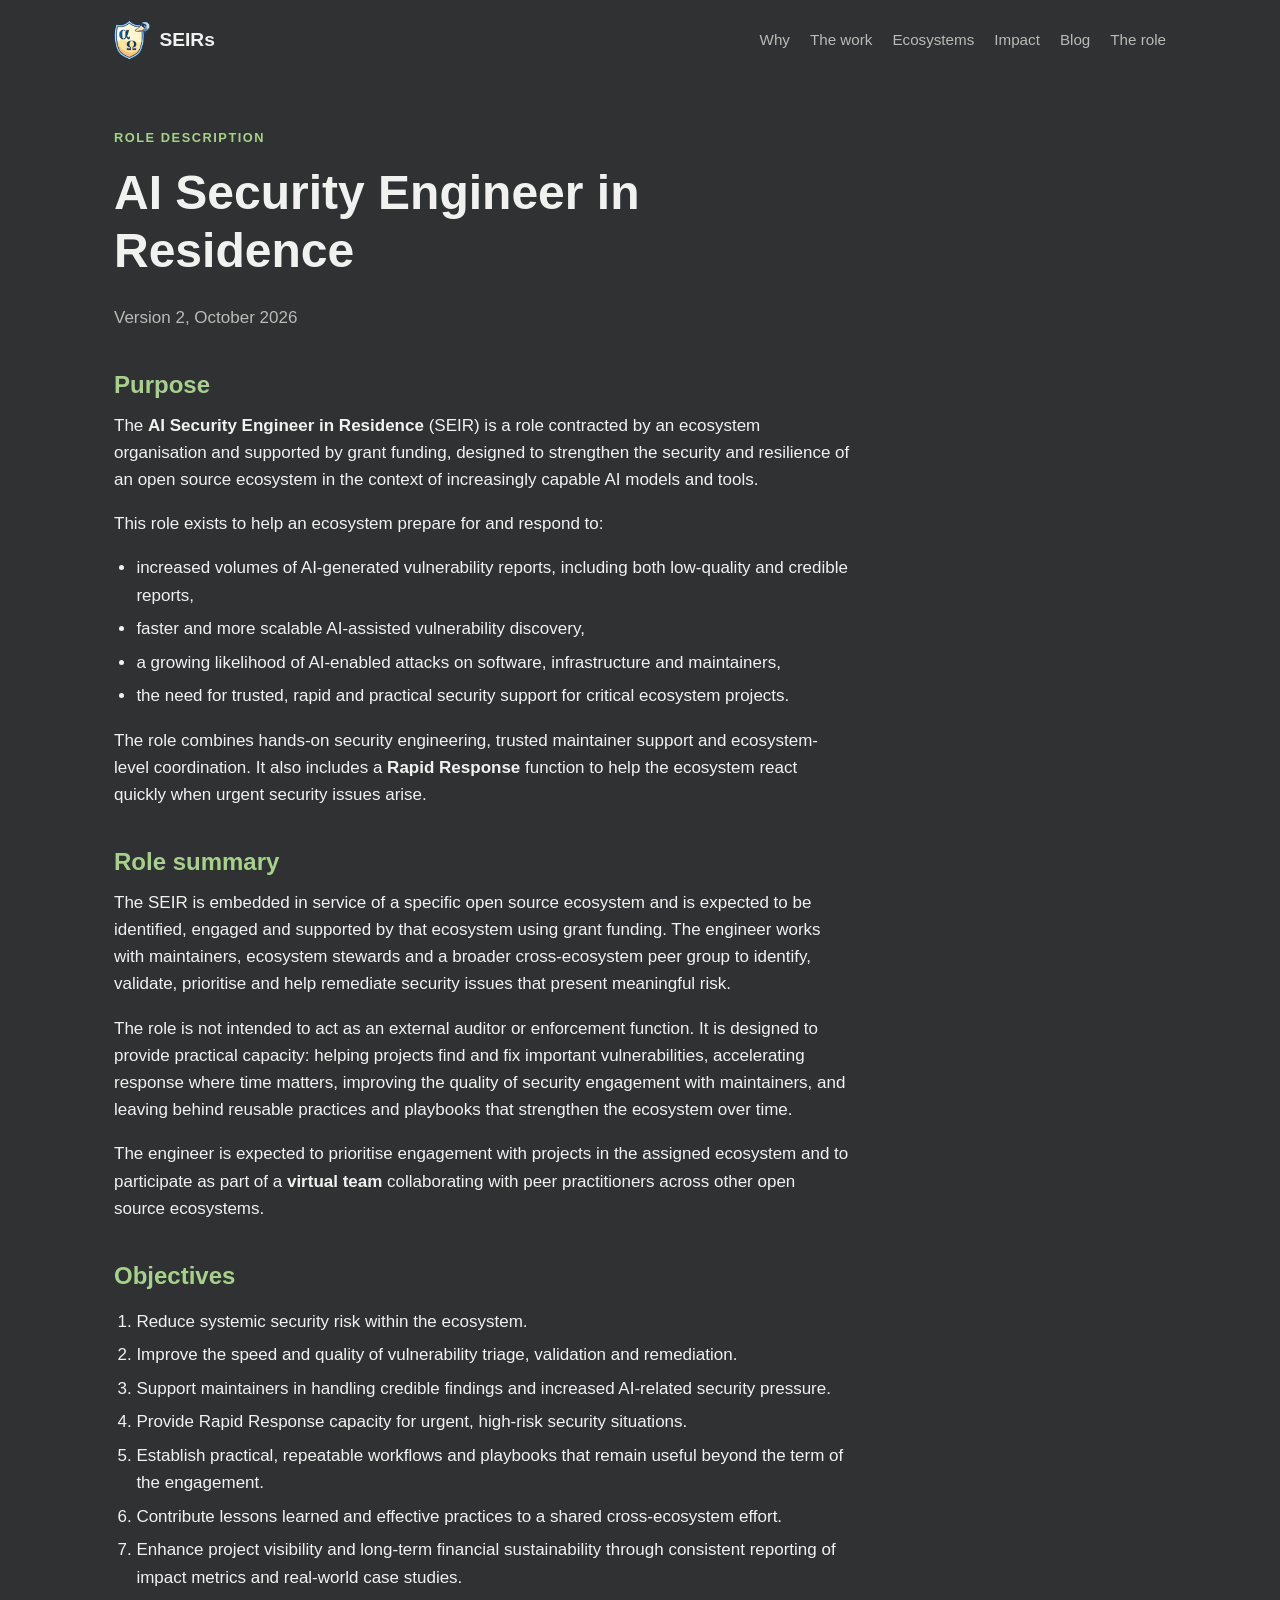
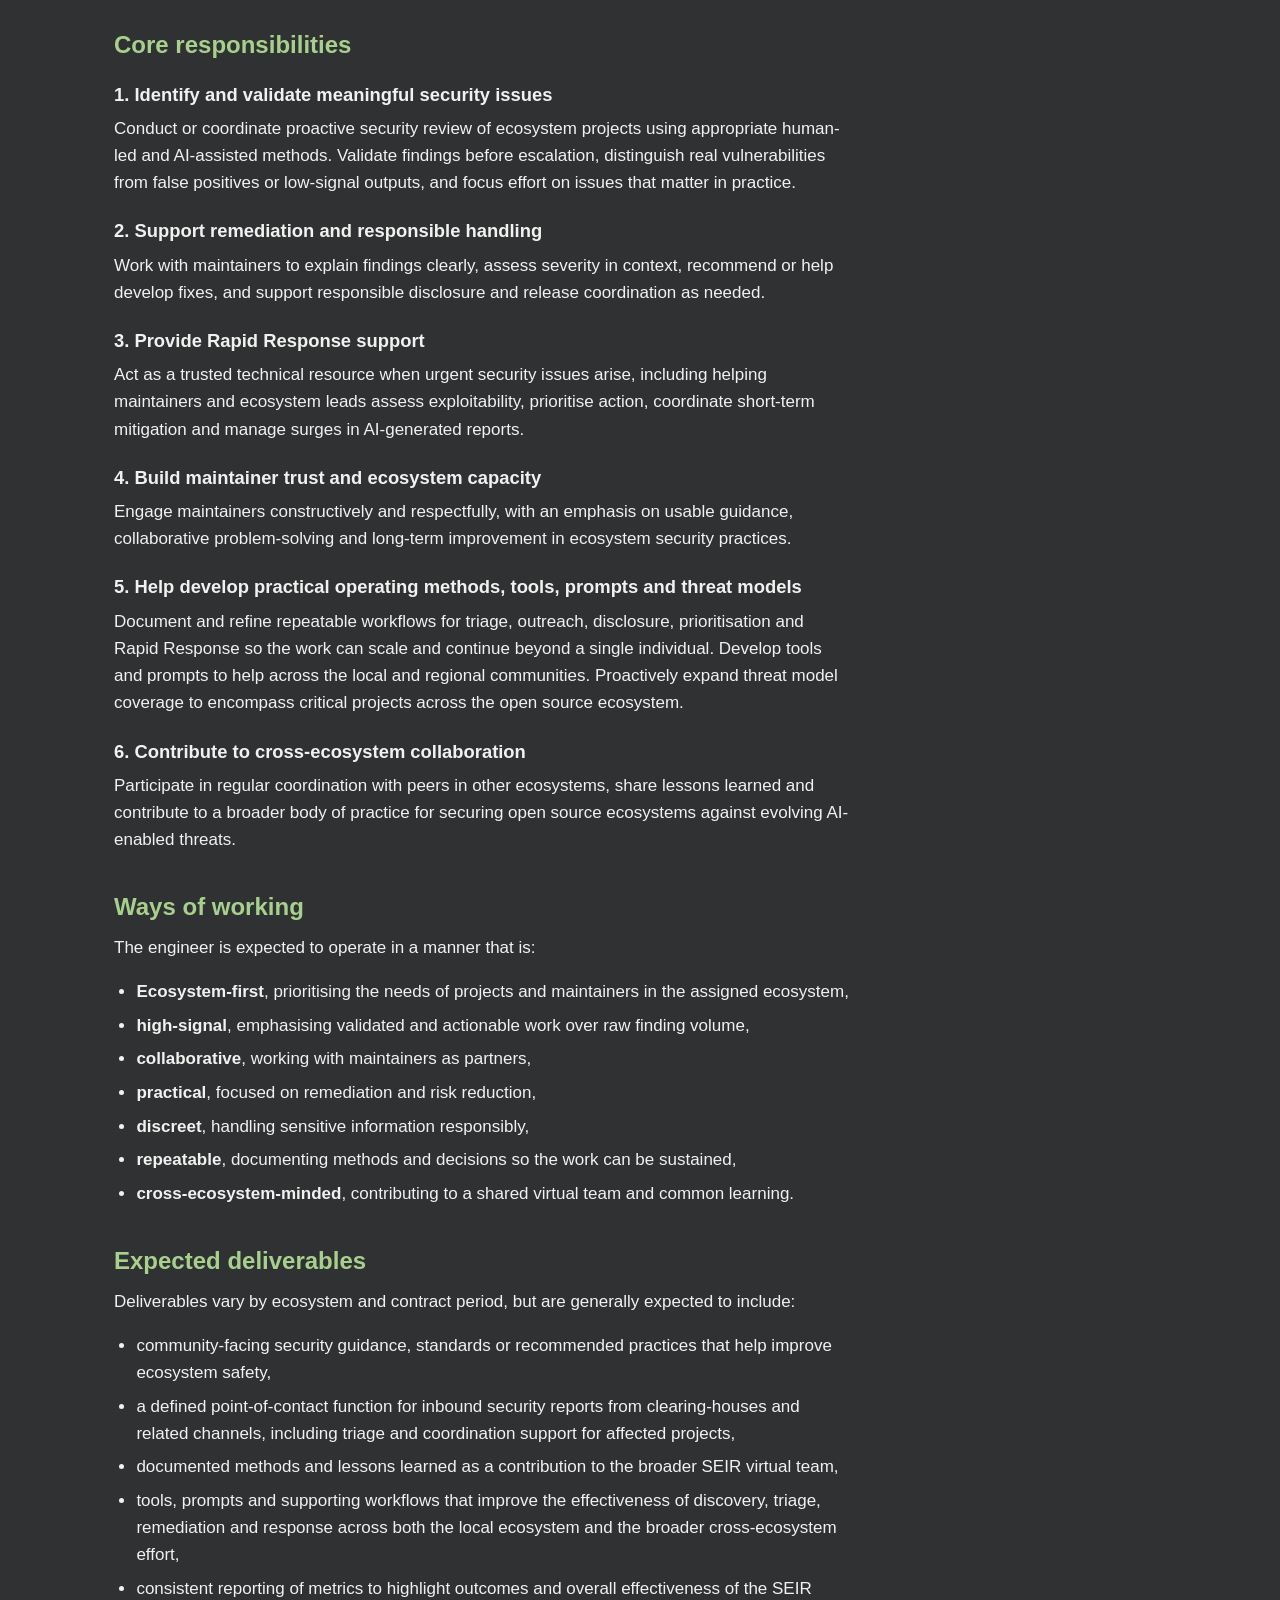
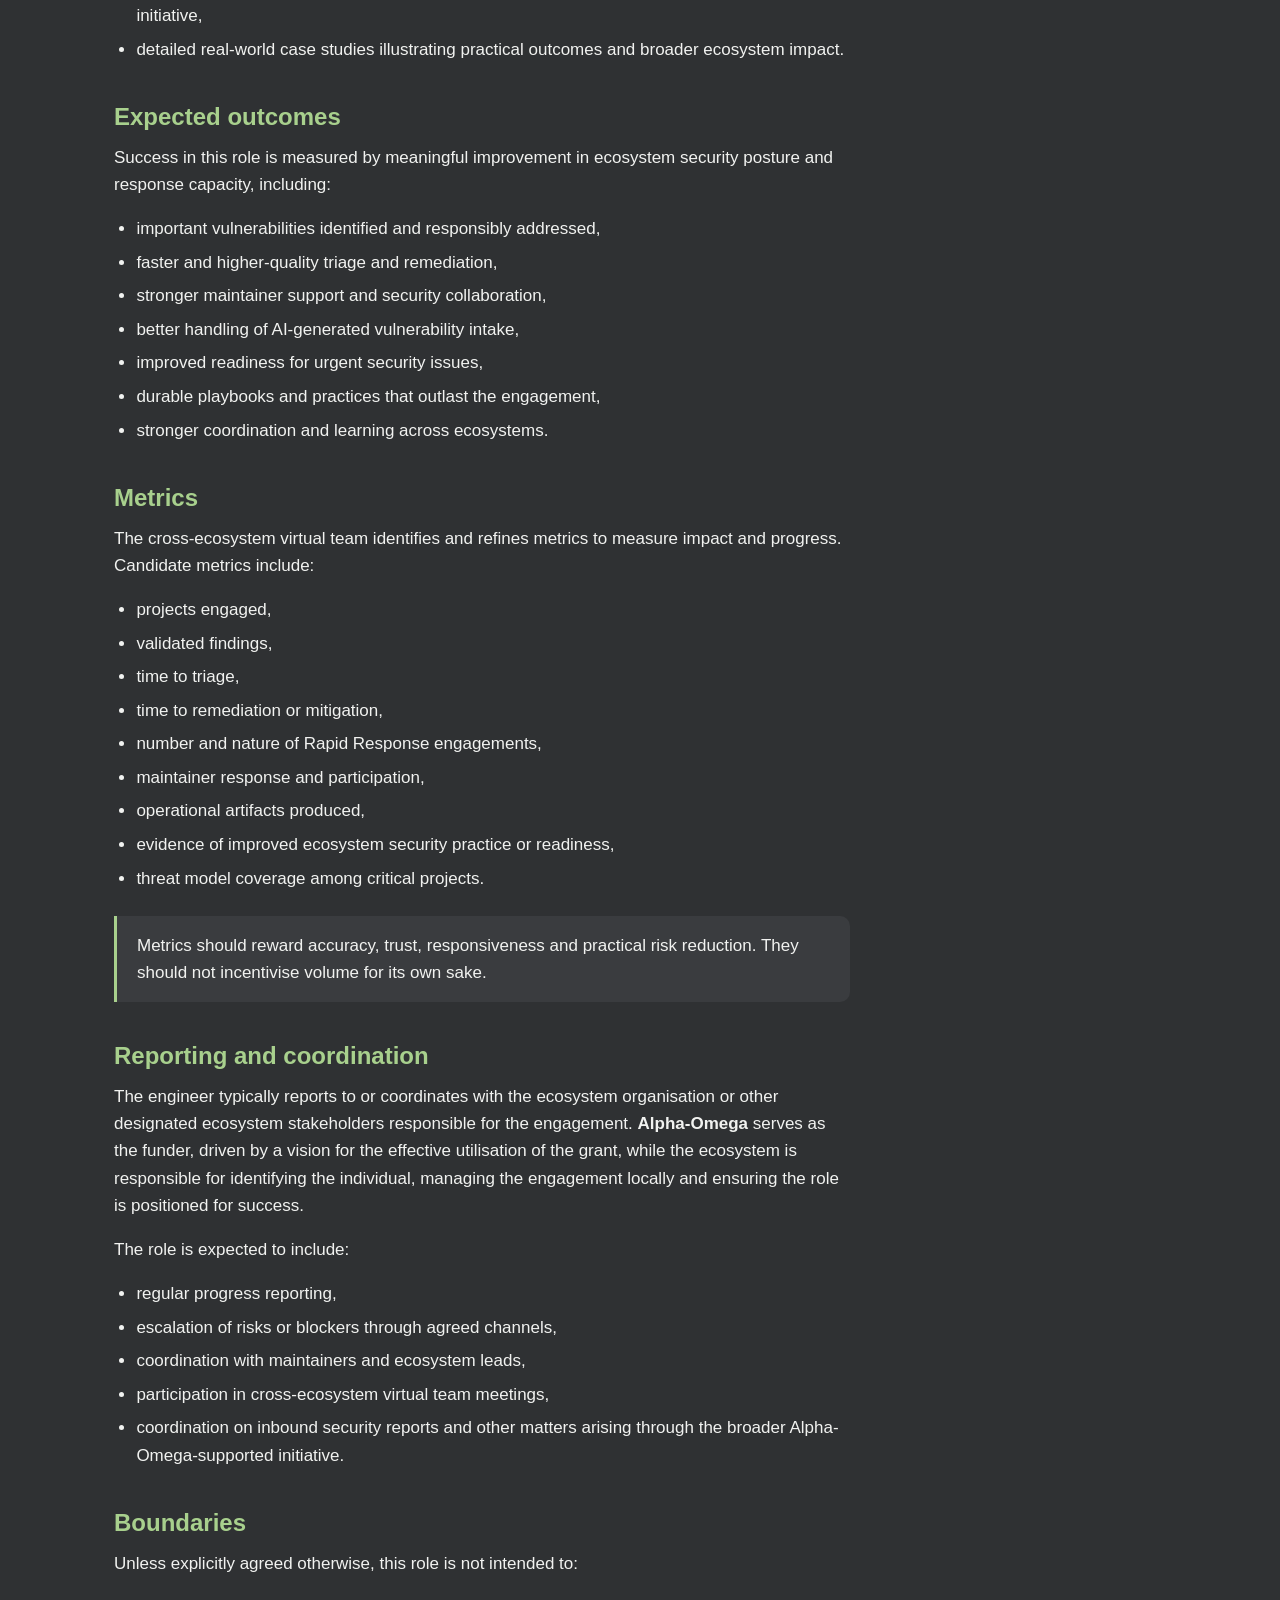
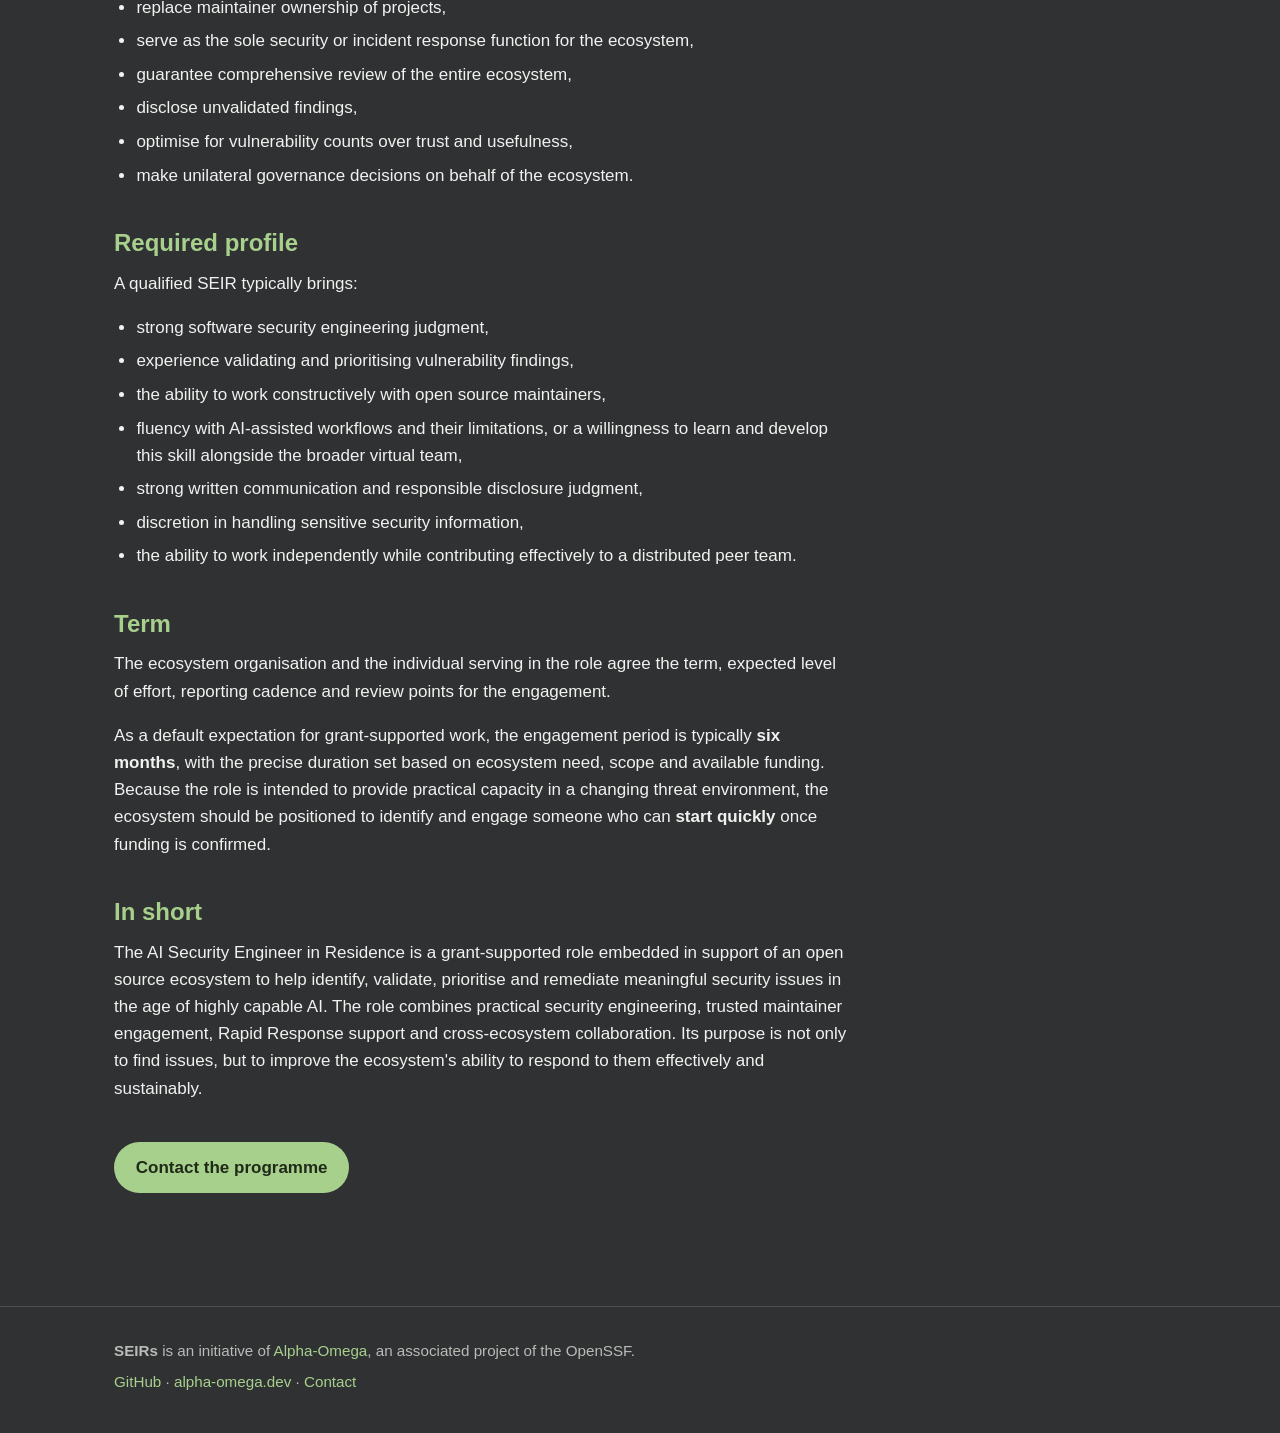
==== role.html @ 273e816e "SEIRs landing page Co-Authored-By: Claude Fable 5.1 <noreply@anthropic.com>" ====
<!DOCTYPE html>
<html lang="en">
<head>
  <meta charset="utf-8">
  <meta name="viewport" content="width=device-width, initial-scale=1">
  <title>The SEIR role — Security Engineers in Residence | Alpha-Omega</title>
  <meta name="description" content="Role description for the AI Security Engineer in Residence (SEIR): purpose, responsibilities, deliverables, outcomes, boundaries and profile.">
  <link rel="icon" href="favicon.svg" type="image/svg+xml">
  <link rel="stylesheet" href="style.css">
</head>
<body>

<header class="site-header">
  <a class="brand" href="./">
    <img class="brand-logo" src="alpha-omega-logo.png" alt="Alpha-Omega" width="36" height="40">
    <span class="brand-text">SEIRs</span>
  </a>
  <nav class="site-nav" aria-label="Main">
    <a href="./#why">Why</a>
    <a href="./#work">The work</a>
    <a href="./#ecosystems">Ecosystems</a>
    <a href="./#impact">Impact</a>
    <a href="./#blog">Blog</a>
    <a href="role.html">The role</a>
  </nav>
</header>

<main>
<article class="doc">
  <p class="eyebrow">Role description</p>
  <h1>AI Security Engineer in Residence</h1>
  <p class="meta">Version 2, October 2026</p>

  <h2>Purpose</h2>
  <p>The <strong>AI Security Engineer in Residence</strong> (SEIR) is a role contracted by an ecosystem organisation and supported by grant funding, designed to strengthen the security and resilience of an open source ecosystem in the context of increasingly capable AI models and tools.</p>
  <p>This role exists to help an ecosystem prepare for and respond to:</p>
  <ul>
    <li>increased volumes of AI-generated vulnerability reports, including both low-quality and credible reports,</li>
    <li>faster and more scalable AI-assisted vulnerability discovery,</li>
    <li>a growing likelihood of AI-enabled attacks on software, infrastructure and maintainers,</li>
    <li>the need for trusted, rapid and practical security support for critical ecosystem projects.</li>
  </ul>
  <p>The role combines hands-on security engineering, trusted maintainer support and ecosystem-level coordination. It also includes a <strong>Rapid Response</strong> function to help the ecosystem react quickly when urgent security issues arise.</p>

  <h2>Role summary</h2>
  <p>The SEIR is embedded in service of a specific open source ecosystem and is expected to be identified, engaged and supported by that ecosystem using grant funding. The engineer works with maintainers, ecosystem stewards and a broader cross-ecosystem peer group to identify, validate, prioritise and help remediate security issues that present meaningful risk.</p>
  <p>The role is not intended to act as an external auditor or enforcement function. It is designed to provide practical capacity: helping projects find and fix important vulnerabilities, accelerating response where time matters, improving the quality of security engagement with maintainers, and leaving behind reusable practices and playbooks that strengthen the ecosystem over time.</p>
  <p>The engineer is expected to prioritise engagement with projects in the assigned ecosystem and to participate as part of a <strong>virtual team</strong> collaborating with peer practitioners across other open source ecosystems.</p>

  <h2>Objectives</h2>
  <ol>
    <li>Reduce systemic security risk within the ecosystem.</li>
    <li>Improve the speed and quality of vulnerability triage, validation and remediation.</li>
    <li>Support maintainers in handling credible findings and increased AI-related security pressure.</li>
    <li>Provide Rapid Response capacity for urgent, high-risk security situations.</li>
    <li>Establish practical, repeatable workflows and playbooks that remain useful beyond the term of the engagement.</li>
    <li>Contribute lessons learned and effective practices to a shared cross-ecosystem effort.</li>
    <li>Enhance project visibility and long-term financial sustainability through consistent reporting of impact metrics and real-world case studies.</li>
  </ol>

  <h2>Core responsibilities</h2>
  <h3>1. Identify and validate meaningful security issues</h3>
  <p>Conduct or coordinate proactive security review of ecosystem projects using appropriate human-led and AI-assisted methods. Validate findings before escalation, distinguish real vulnerabilities from false positives or low-signal outputs, and focus effort on issues that matter in practice.</p>
  <h3>2. Support remediation and responsible handling</h3>
  <p>Work with maintainers to explain findings clearly, assess severity in context, recommend or help develop fixes, and support responsible disclosure and release coordination as needed.</p>
  <h3>3. Provide Rapid Response support</h3>
  <p>Act as a trusted technical resource when urgent security issues arise, including helping maintainers and ecosystem leads assess exploitability, prioritise action, coordinate short-term mitigation and manage surges in AI-generated reports.</p>
  <h3>4. Build maintainer trust and ecosystem capacity</h3>
  <p>Engage maintainers constructively and respectfully, with an emphasis on usable guidance, collaborative problem-solving and long-term improvement in ecosystem security practices.</p>
  <h3>5. Help develop practical operating methods, tools, prompts and threat models</h3>
  <p>Document and refine repeatable workflows for triage, outreach, disclosure, prioritisation and Rapid Response so the work can scale and continue beyond a single individual. Develop tools and prompts to help across the local and regional communities. Proactively expand threat model coverage to encompass critical projects across the open source ecosystem.</p>
  <h3>6. Contribute to cross-ecosystem collaboration</h3>
  <p>Participate in regular coordination with peers in other ecosystems, share lessons learned and contribute to a broader body of practice for securing open source ecosystems against evolving AI-enabled threats.</p>

  <h2>Ways of working</h2>
  <p>The engineer is expected to operate in a manner that is:</p>
  <ul>
    <li><strong>Ecosystem-first</strong>, prioritising the needs of projects and maintainers in the assigned ecosystem,</li>
    <li><strong>high-signal</strong>, emphasising validated and actionable work over raw finding volume,</li>
    <li><strong>collaborative</strong>, working with maintainers as partners,</li>
    <li><strong>practical</strong>, focused on remediation and risk reduction,</li>
    <li><strong>discreet</strong>, handling sensitive information responsibly,</li>
    <li><strong>repeatable</strong>, documenting methods and decisions so the work can be sustained,</li>
    <li><strong>cross-ecosystem-minded</strong>, contributing to a shared virtual team and common learning.</li>
  </ul>

  <h2>Expected deliverables</h2>
  <p>Deliverables vary by ecosystem and contract period, but are generally expected to include:</p>
  <ul>
    <li>community-facing security guidance, standards or recommended practices that help improve ecosystem safety,</li>
    <li>a defined point-of-contact function for inbound security reports from clearing-houses and related channels, including triage and coordination support for affected projects,</li>
    <li>documented methods and lessons learned as a contribution to the broader SEIR virtual team,</li>
    <li>tools, prompts and supporting workflows that improve the effectiveness of discovery, triage, remediation and response across both the local ecosystem and the broader cross-ecosystem effort,</li>
    <li>consistent reporting of metrics to highlight outcomes and overall effectiveness of the SEIR initiative,</li>
    <li>detailed real-world case studies illustrating practical outcomes and broader ecosystem impact.</li>
  </ul>

  <h2>Expected outcomes</h2>
  <p>Success in this role is measured by meaningful improvement in ecosystem security posture and response capacity, including:</p>
  <ul>
    <li>important vulnerabilities identified and responsibly addressed,</li>
    <li>faster and higher-quality triage and remediation,</li>
    <li>stronger maintainer support and security collaboration,</li>
    <li>better handling of AI-generated vulnerability intake,</li>
    <li>improved readiness for urgent security issues,</li>
    <li>durable playbooks and practices that outlast the engagement,</li>
    <li>stronger coordination and learning across ecosystems.</li>
  </ul>

  <h2>Metrics</h2>
  <p>The cross-ecosystem virtual team identifies and refines metrics to measure impact and progress. Candidate metrics include:</p>
  <ul>
    <li>projects engaged,</li>
    <li>validated findings,</li>
    <li>time to triage,</li>
    <li>time to remediation or mitigation,</li>
    <li>number and nature of Rapid Response engagements,</li>
    <li>maintainer response and participation,</li>
    <li>operational artifacts produced,</li>
    <li>evidence of improved ecosystem security practice or readiness,</li>
    <li>threat model coverage among critical projects.</li>
  </ul>
  <div class="callout">
    <p>Metrics should reward accuracy, trust, responsiveness and practical risk reduction. They should not incentivise volume for its own sake.</p>
  </div>

  <h2>Reporting and coordination</h2>
  <p>The engineer typically reports to or coordinates with the ecosystem organisation or other designated ecosystem stakeholders responsible for the engagement. <strong>Alpha-Omega</strong> serves as the funder, driven by a vision for the effective utilisation of the grant, while the ecosystem is responsible for identifying the individual, managing the engagement locally and ensuring the role is positioned for success.</p>
  <p>The role is expected to include:</p>
  <ul>
    <li>regular progress reporting,</li>
    <li>escalation of risks or blockers through agreed channels,</li>
    <li>coordination with maintainers and ecosystem leads,</li>
    <li>participation in cross-ecosystem virtual team meetings,</li>
    <li>coordination on inbound security reports and other matters arising through the broader Alpha-Omega-supported initiative.</li>
  </ul>

  <h2>Boundaries</h2>
  <p>Unless explicitly agreed otherwise, this role is not intended to:</p>
  <ul>
    <li>replace maintainer ownership of projects,</li>
    <li>serve as the sole security or incident response function for the ecosystem,</li>
    <li>guarantee comprehensive review of the entire ecosystem,</li>
    <li>disclose unvalidated findings,</li>
    <li>optimise for vulnerability counts over trust and usefulness,</li>
    <li>make unilateral governance decisions on behalf of the ecosystem.</li>
  </ul>

  <h2>Required profile</h2>
  <p>A qualified SEIR typically brings:</p>
  <ul>
    <li>strong software security engineering judgment,</li>
    <li>experience validating and prioritising vulnerability findings,</li>
    <li>the ability to work constructively with open source maintainers,</li>
    <li>fluency with AI-assisted workflows and their limitations, or a willingness to learn and develop this skill alongside the broader virtual team,</li>
    <li>strong written communication and responsible disclosure judgment,</li>
    <li>discretion in handling sensitive security information,</li>
    <li>the ability to work independently while contributing effectively to a distributed peer team.</li>
  </ul>

  <h2>Term</h2>
  <p>The ecosystem organisation and the individual serving in the role agree the term, expected level of effort, reporting cadence and review points for the engagement.</p>
  <p>As a default expectation for grant-supported work, the engagement period is typically <strong>six months</strong>, with the precise duration set based on ecosystem need, scope and available funding. Because the role is intended to provide practical capacity in a changing threat environment, the ecosystem should be positioned to identify and engage someone who can <strong>start quickly</strong> once funding is confirmed.</p>

  <h2>In short</h2>
  <p>The AI Security Engineer in Residence is a grant-supported role embedded in support of an open source ecosystem to help identify, validate, prioritise and remediate meaningful security issues in the age of highly capable AI. The role combines practical security engineering, trusted maintainer engagement, Rapid Response support and cross-ecosystem collaboration. Its purpose is not only to find issues, but to improve the ecosystem's ability to respond to them effectively and sustainably.</p>

  <p style="margin-top:2.5rem"><a class="btn btn-primary" href="#" data-contact data-u="okrim" data-d="ved.agemo-ahpla">Contact the programme</a></p>
</article>
</main>

<footer class="site-footer">
  <div class="footer-inner">
    <p><strong>SEIRs</strong> is an initiative of <a href="https://alpha-omega.dev">Alpha-Omega</a>, an associated project of the OpenSSF.</p>
    <p>
      <a href="https://github.com/alpha-omega-security">GitHub</a> ·
      <a href="https://alpha-omega.dev">alpha-omega.dev</a> ·
      <a href="#" data-contact data-u="okrim" data-d="ved.agemo-ahpla">Contact</a>
    </p>
  </div>
</footer>

<script>
  // Assemble the contact address at runtime so it is not present as text in the HTML.
  document.querySelectorAll('[data-contact]').forEach(function (a) {
    var r = function (t) { return t.split('').reverse().join(''); };
    var addr = r(a.dataset.u) + '@' + r(a.dataset.d);
    a.href = 'mailto:' + addr;
    a.removeAttribute('data-u'); a.removeAttribute('data-d');
  });
</script>
<noscript><p class="footer-note">Contact: mirko [at] alpha-omega [dot] dev</p></noscript>
</body>
</html>
---- style.css ----
:root {
  --bg: #2f3133;
  --bg-elev: #3a3c3f;
  --bg-elev-2: #44474a;
  --text: #f1f2f0;
  --text-muted: #b8bbb6;
  --accent: #a8d08d;
  --accent-strong: #c3e3ad;
  --line: #4d5054;
  --max: 1100px;
  --radius: 10px;
}

* { box-sizing: border-box; }

html { scroll-behavior: smooth; }

body {
  margin: 0;
  font-family: -apple-system, BlinkMacSystemFont, "Segoe UI", Roboto, Helvetica, Arial, sans-serif;
  font-size: 17px;
  line-height: 1.6;
  color: var(--text);
  background: var(--bg);
}

a { color: var(--accent); text-decoration: none; }
a:hover { color: var(--accent-strong); text-decoration: underline; }

h1, h2, h3 { line-height: 1.2; margin: 0 0 0.5em; font-weight: 700; }
h2 { font-size: 2rem; color: var(--accent); }
h3 { font-size: 1.15rem; }
p { margin: 0 0 1em; }
code { font-family: ui-monospace, SFMono-Regular, Menlo, monospace; font-size: 0.9em; background: var(--bg-elev-2); padding: 0.1em 0.35em; border-radius: 4px; }

/* Header */
.site-header {
  display: flex; align-items: center; justify-content: space-between; gap: 1rem;
  max-width: var(--max); margin: 0 auto; padding: 1.25rem 1.5rem;
}
.brand { display: inline-flex; align-items: center; gap: 0.6rem; color: var(--text); font-weight: 700; font-size: 1.2rem; }
.brand:hover { text-decoration: none; }
.brand-logo { height: 40px; width: auto; display: block; }
.site-nav { display: flex; flex-wrap: wrap; gap: 1.25rem; }
.site-nav a { color: var(--text-muted); font-size: 0.95rem; }
.site-nav a:hover { color: var(--text); text-decoration: none; }

/* Layout */
main { max-width: var(--max); margin: 0 auto; padding: 0 1.5rem; }
.section { padding: 4rem 0; border-top: 1px solid var(--line); }
.section-intro { max-width: 46rem; color: var(--text-muted); font-size: 1.1rem; margin-bottom: 2rem; }

/* Hero */
.hero { padding: 5rem 0 5rem; }
.eyebrow { color: var(--accent); text-transform: uppercase; letter-spacing: 0.12em; font-size: 0.8rem; font-weight: 600; margin-bottom: 1rem; }
.hero h1 { font-size: clamp(3rem, 8vw, 5.5rem); margin-bottom: 0.25rem; letter-spacing: -0.02em; }
.subtitle { font-size: clamp(1.3rem, 3vw, 1.9rem); font-weight: 600; color: var(--accent); margin-bottom: 1.25rem; }
.lede { max-width: 42rem; font-size: 1.25rem; color: var(--text-muted); margin-bottom: 2rem; }
.cta-row { display: flex; flex-wrap: wrap; gap: 0.75rem; }

/* Buttons */
.btn {
  display: inline-block; padding: 0.7rem 1.3rem; border-radius: 999px; font-weight: 600;
  border: 1px solid transparent; transition: background 0.15s, color 0.15s;
}
.btn:hover { text-decoration: none; }
.btn-primary { background: var(--accent); color: #1f2a18; }
.btn-primary:hover { background: var(--accent-strong); color: #1f2a18; }
.btn-ghost { border-color: var(--accent); color: var(--accent); }
.btn-ghost:hover { background: rgba(168, 208, 141, 0.12); color: var(--accent-strong); }

/* Grids and cards */
.grid { display: grid; gap: 1.25rem; }
.grid-2 { grid-template-columns: repeat(auto-fit, minmax(300px, 1fr)); }
.grid-3 { grid-template-columns: repeat(auto-fit, minmax(260px, 1fr)); }
.grid-4 { grid-template-columns: repeat(auto-fit, minmax(220px, 1fr)); }
.card {
  background: var(--bg-elev); border-radius: var(--radius); padding: 1.5rem;
  border: 1px solid var(--line);
}
.card p:last-child { margin-bottom: 0; }
.card .btn { margin-top: 0.5rem; }
.card h3 { color: var(--text); }
.num { display: block; color: var(--accent); font-weight: 700; font-size: 0.85rem; letter-spacing: 0.1em; margin-bottom: 0.5rem; }

/* Tag cloud */
.tag-cloud { list-style: none; padding: 0; margin: 2rem 0 0; display: flex; flex-wrap: wrap; gap: 0.5rem; }
.tag-cloud li {
  padding: 0.35rem 0.85rem; border-radius: 999px; font-size: 0.9rem;
  border: 1px solid var(--accent); color: var(--accent);
}

/* Ecosystems */
.eco-list { list-style: none; padding: 0; margin: 0; display: flex; flex-wrap: wrap; gap: 0.75rem; }
.eco-list li {
  background: var(--accent); color: #1f2a18; font-weight: 600;
  padding: 0.6rem 1.25rem; border-radius: 999px;
}

/* Stats */
.stats { display: grid; gap: 1.25rem; grid-template-columns: repeat(auto-fit, minmax(200px, 1fr)); }
.stat { background: var(--bg-elev); border: 1px solid var(--line); border-radius: var(--radius); padding: 1.5rem; }
.stat-value { display: block; font-size: 2.4rem; font-weight: 700; color: var(--accent); line-height: 1.1; }
.stat-label { display: block; color: var(--text-muted); font-size: 0.95rem; margin-top: 0.4rem; }

/* Stories */
.story h3 a { color: var(--text); }
.story h3 a:hover { color: var(--accent-strong); text-decoration: none; }
.story-more { margin-top: auto; font-size: 0.95rem; }
.story { display: flex; flex-direction: column; }
.story-eco { color: var(--accent); font-size: 0.8rem; text-transform: uppercase; letter-spacing: 0.1em; font-weight: 600; margin-bottom: 0.4rem; }

/* Principles */
.principles div { color: var(--text-muted); padding: 1rem 0; border-top: 1px solid var(--line); }
.principles strong { color: var(--text); }

/* Footer */
.site-footer { border-top: 1px solid var(--line); margin-top: 2rem; }
.footer-inner { max-width: var(--max); margin: 0 auto; padding: 2rem 1.5rem; color: var(--text-muted); font-size: 0.95rem; }
.footer-inner p { margin-bottom: 0.4rem; }

/* Role page */
.doc { max-width: 46rem; padding: 3rem 0 4rem; }
.doc h1 { font-size: clamp(2rem, 5vw, 3rem); }
.doc h2 { font-size: 1.5rem; margin-top: 2.5rem; }
.doc h3 { margin-top: 1.5rem; color: var(--text); }
.doc ul, .doc ol { padding-left: 1.4rem; }
.doc li { margin-bottom: 0.4rem; }
.doc .meta { color: var(--text-muted); margin-bottom: 2rem; }
.doc .callout { background: var(--bg-elev); border-left: 3px solid var(--accent); padding: 1rem 1.25rem; border-radius: 0 var(--radius) var(--radius) 0; margin: 1.5rem 0; }
.doc .callout p:last-child { margin-bottom: 0; }

@media (max-width: 640px) {
  .site-header { flex-direction: column; align-items: flex-start; }
  .section { padding: 3rem 0; }
  .hero { padding: 3rem 0; }
}
.footer-note { max-width: var(--max); margin: 0 auto; padding: 0 1.5rem 1.5rem; color: var(--text-muted); font-size: 0.9rem; }
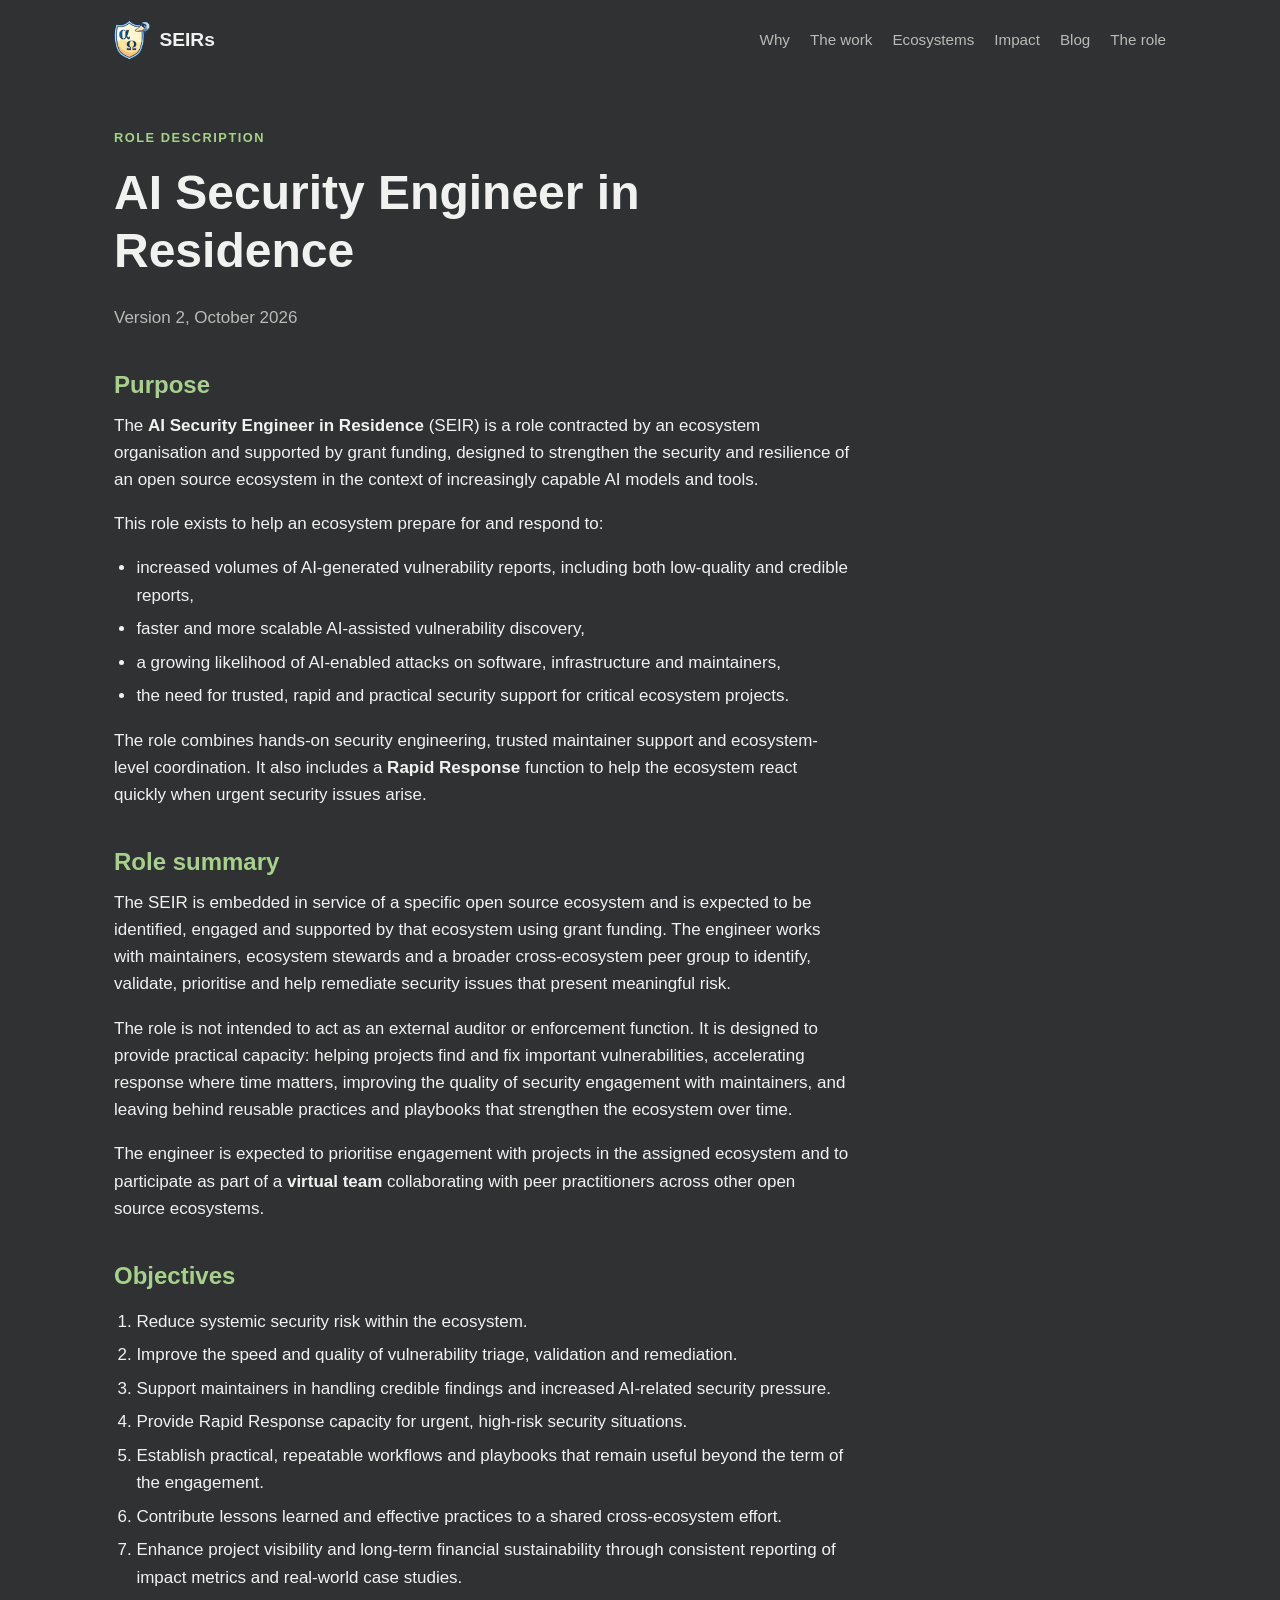
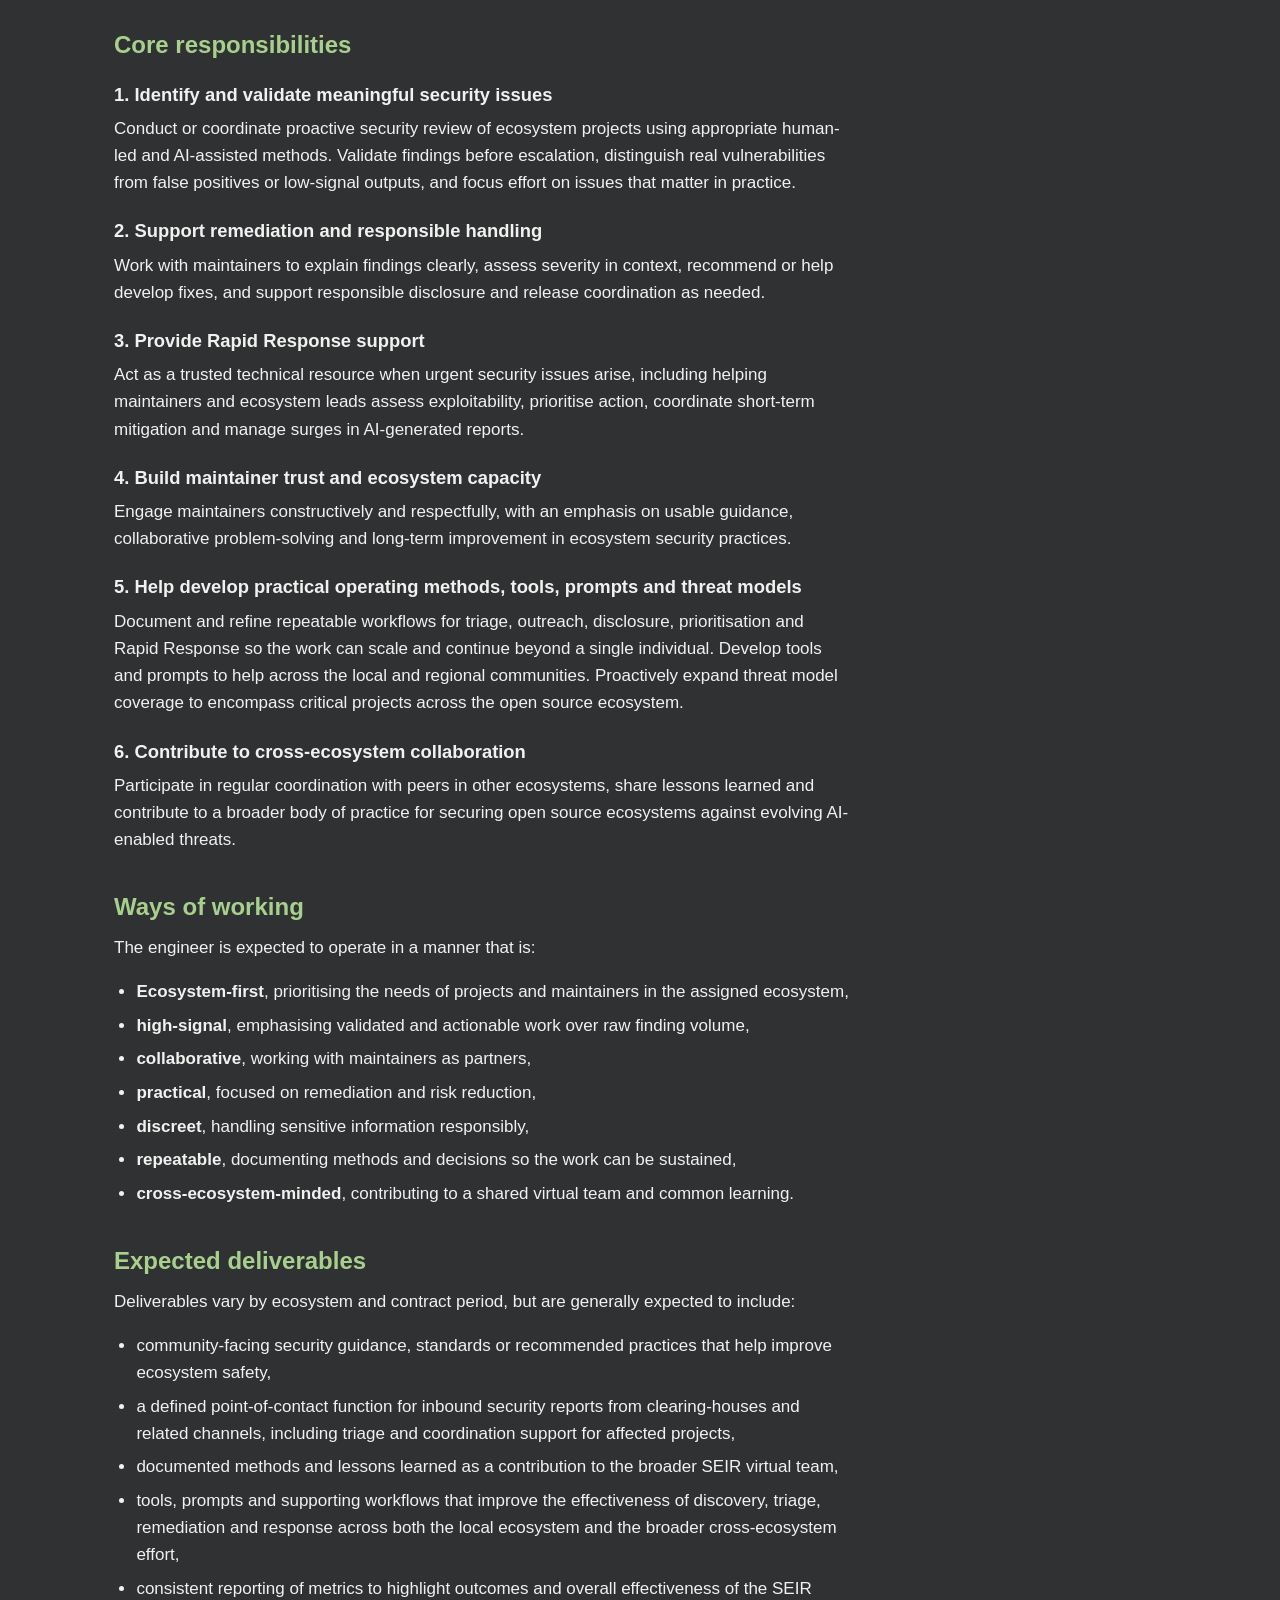
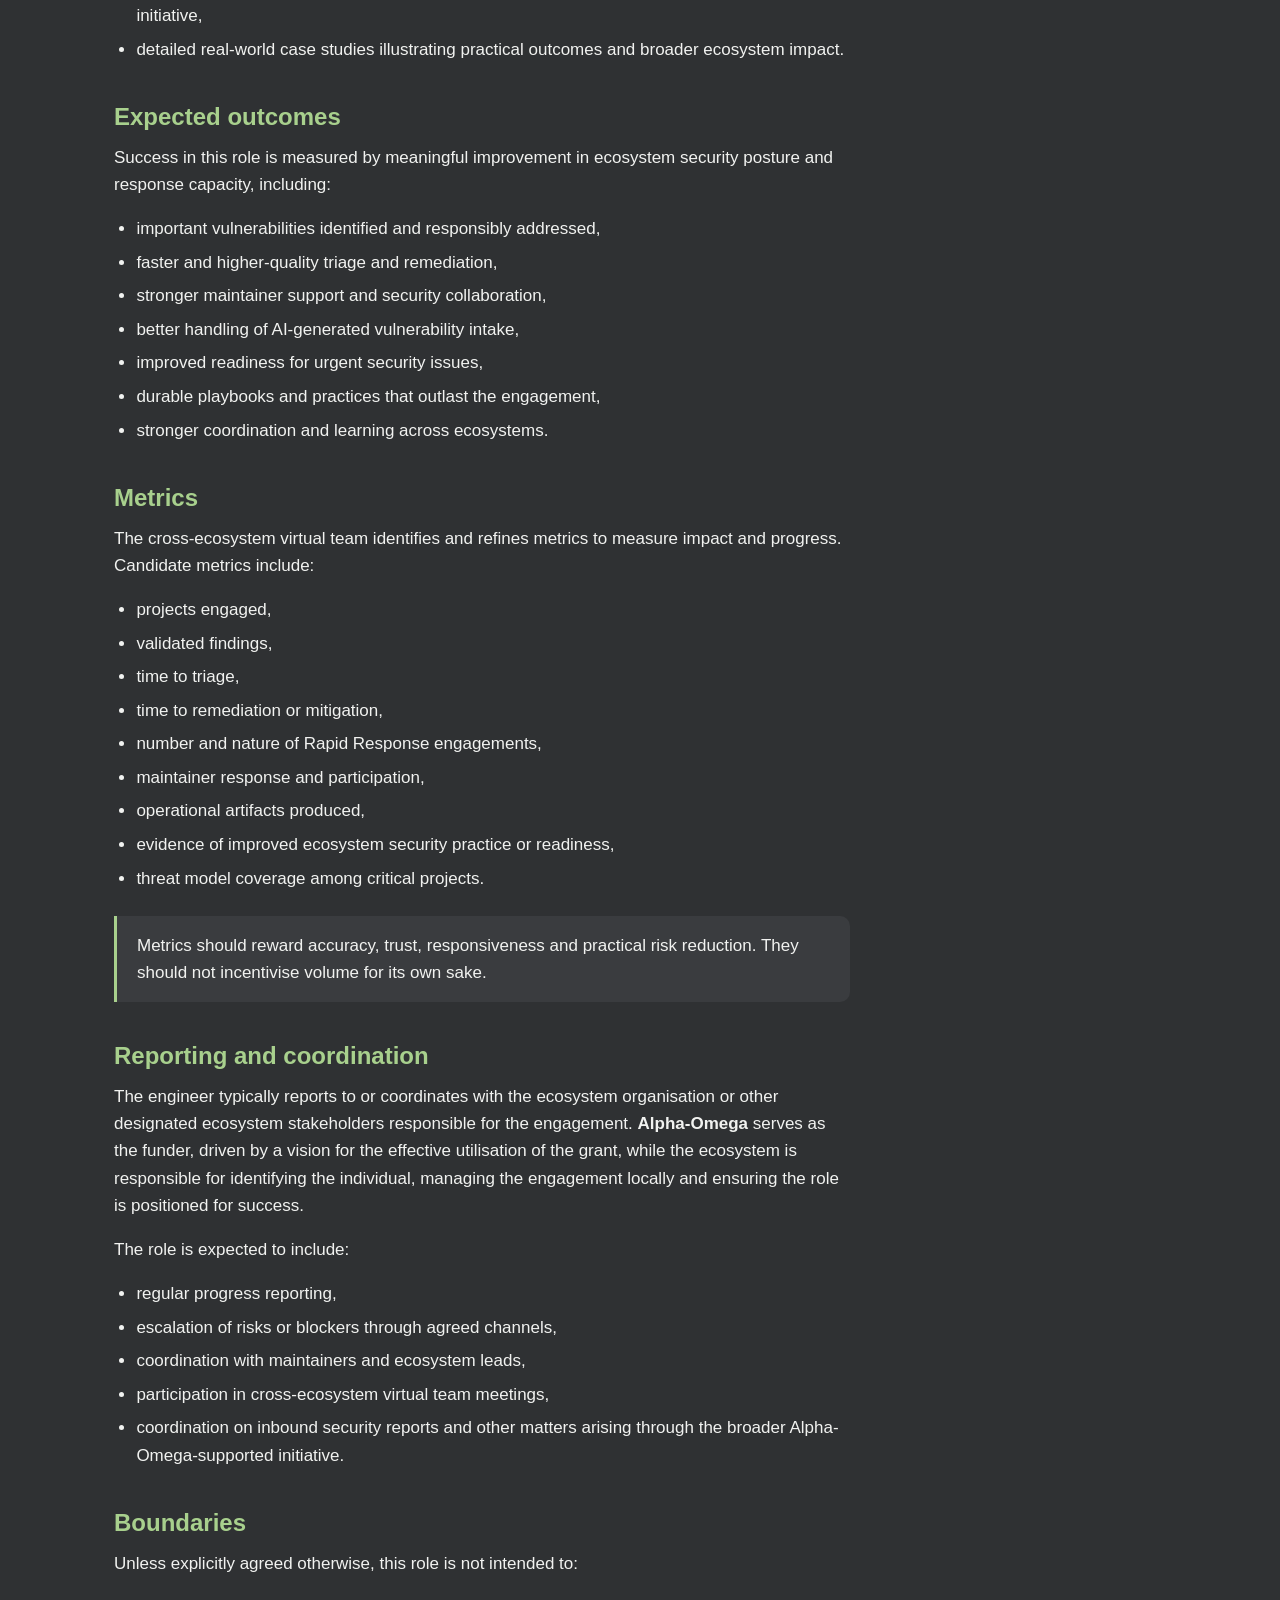
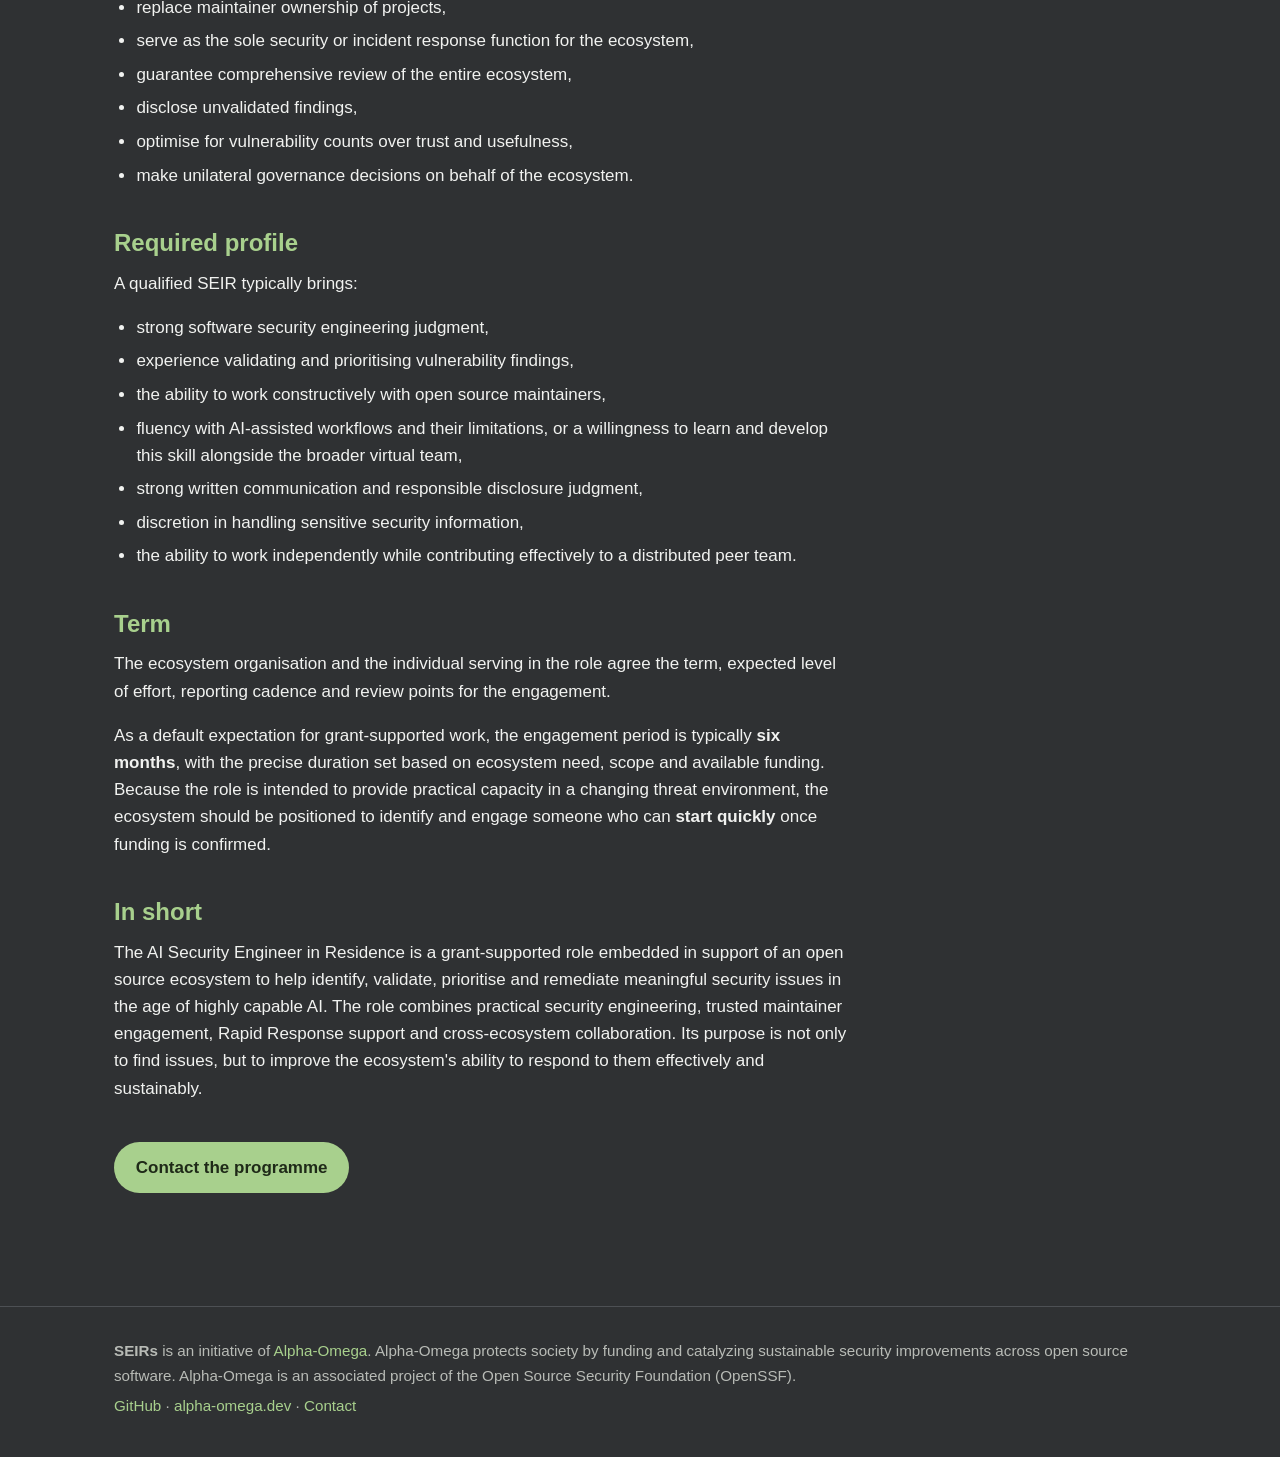
==== commit 3f313a19: "Align wording with Alpha-Omega blog guidance - Use the exact OpenSSF association sentence and the st" ====
--- a/role.html
+++ b/role.html
@@ -171,7 +171,7 @@
 
 <footer class="site-footer">
   <div class="footer-inner">
-    <p><strong>SEIRs</strong> is an initiative of <a href="https://alpha-omega.dev">Alpha-Omega</a>, an associated project of the OpenSSF.</p>
+    <p><strong>SEIRs</strong> is an initiative of <a href="https://alpha-omega.dev">Alpha-Omega</a>. Alpha-Omega protects society by funding and catalyzing sustainable security improvements across open source software. Alpha-Omega is an associated project of the Open Source Security Foundation (OpenSSF).</p>
     <p>
       <a href="https://github.com/alpha-omega-security">GitHub</a> ·
       <a href="https://alpha-omega.dev">alpha-omega.dev</a> ·
--- a/style.css
+++ b/style.css
@@ -106,7 +106,8 @@
 /* Stories */
 .story h3 a { color: var(--text); }
 .story h3 a:hover { color: var(--accent-strong); text-decoration: none; }
-.story-more { margin-top: auto; font-size: 0.95rem; }
+.story-by { color: var(--text-muted); font-size: 0.85rem; margin-top: auto; margin-bottom: 0.25rem; }
+.story-more { font-size: 0.95rem; }
 .story { display: flex; flex-direction: column; }
 .story-eco { color: var(--accent); font-size: 0.8rem; text-transform: uppercase; letter-spacing: 0.1em; font-weight: 600; margin-bottom: 0.4rem; }
 
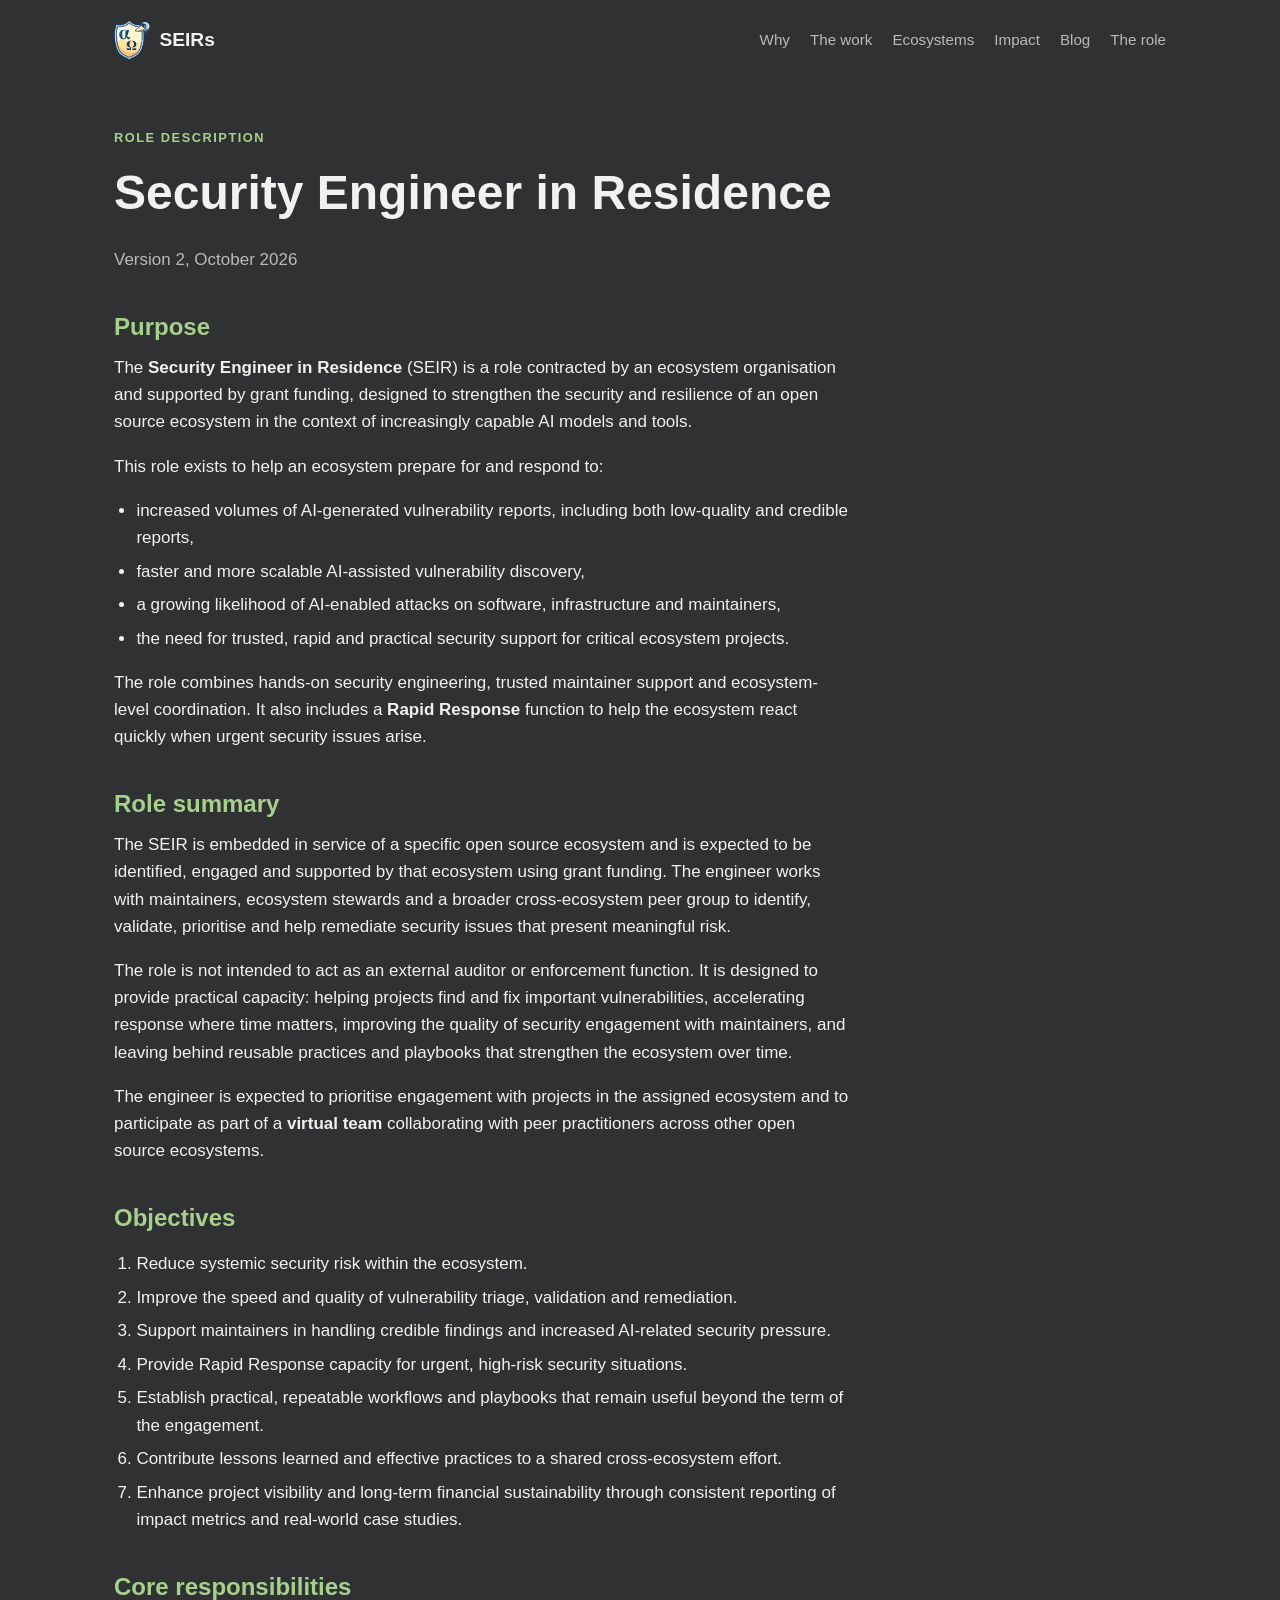
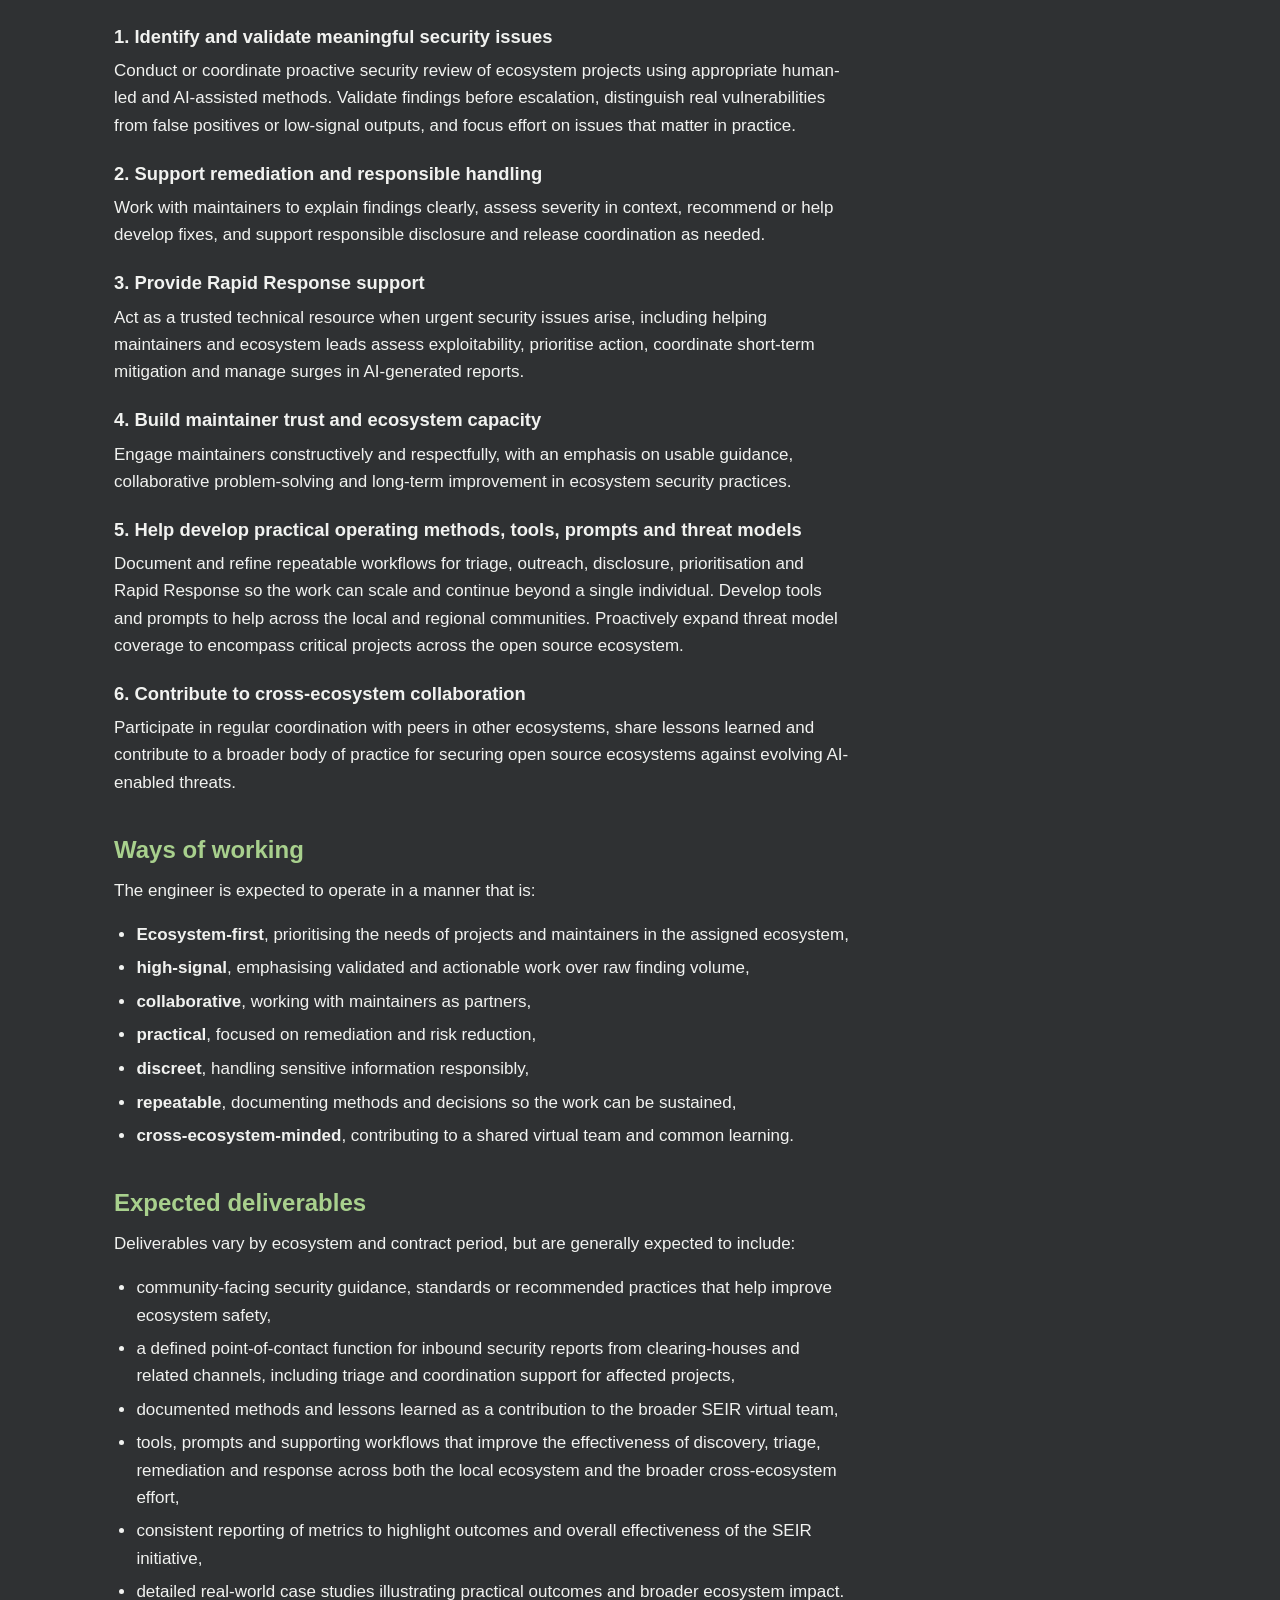
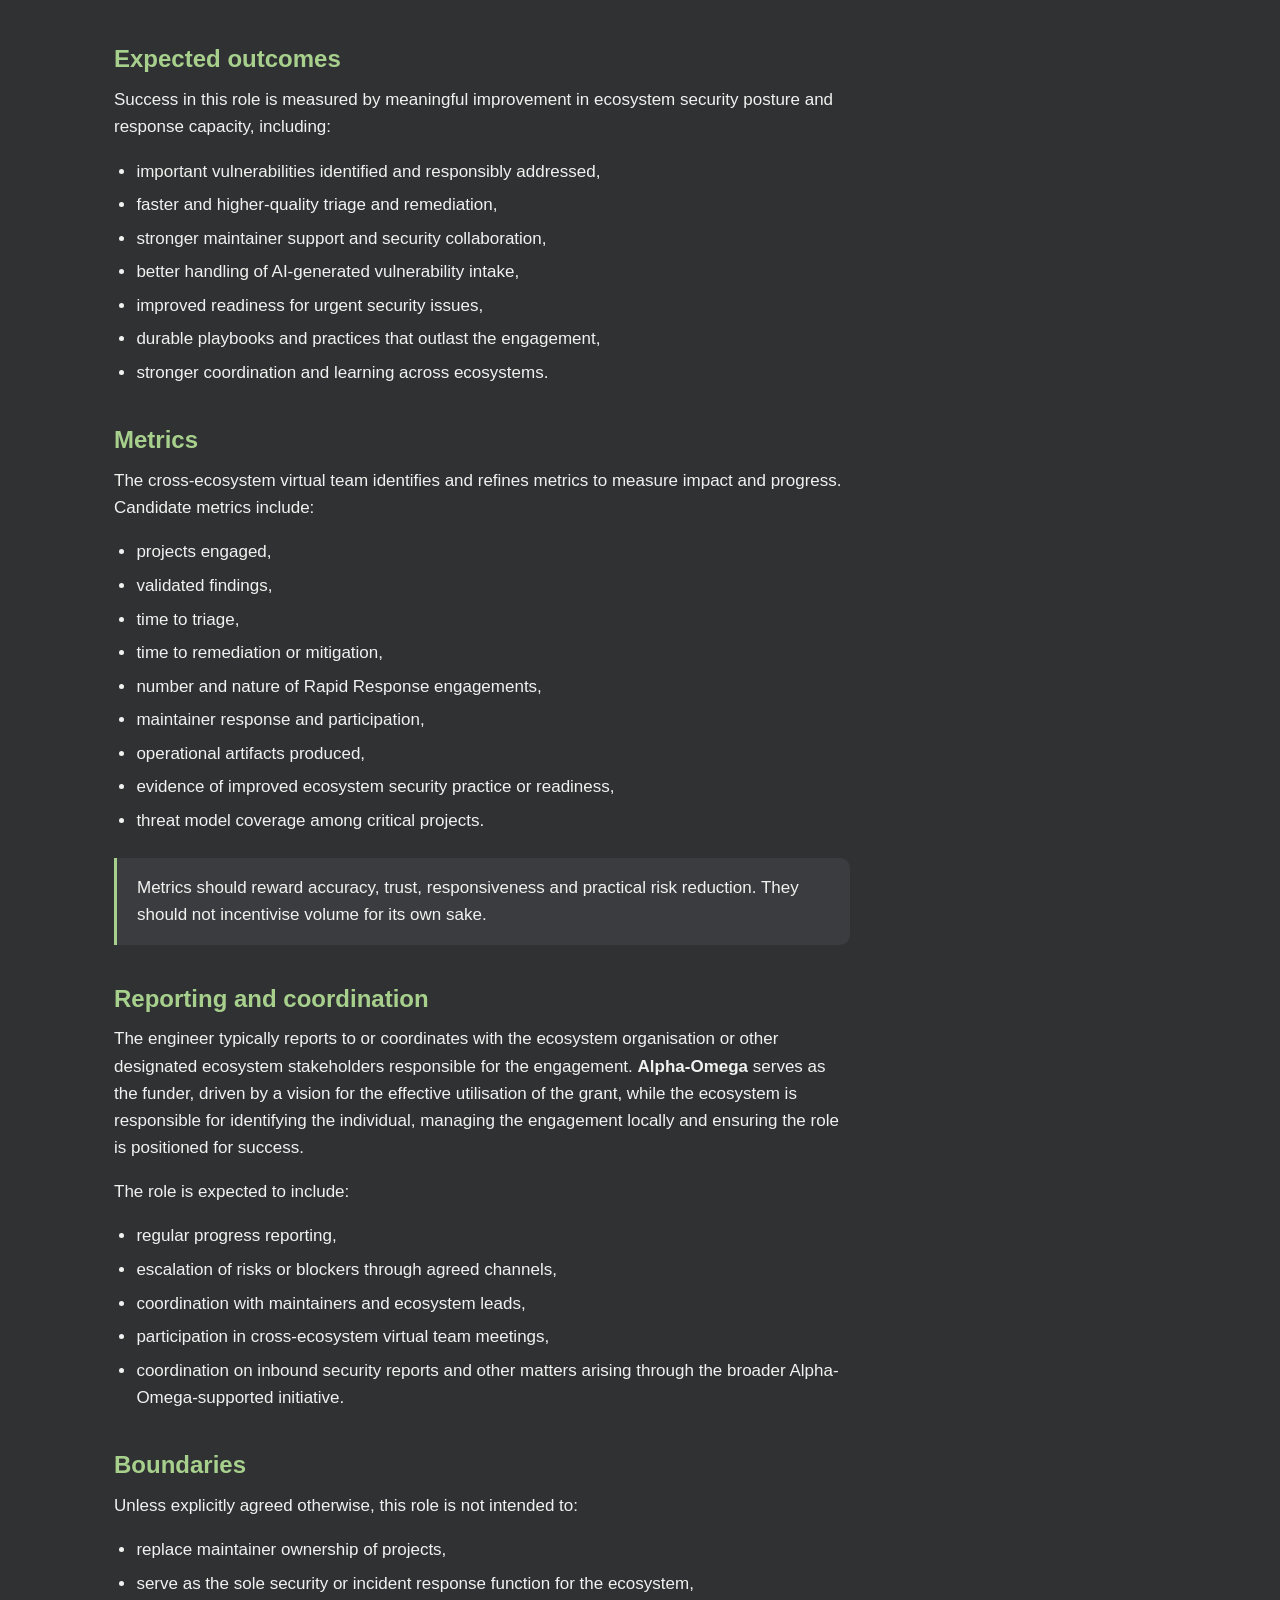
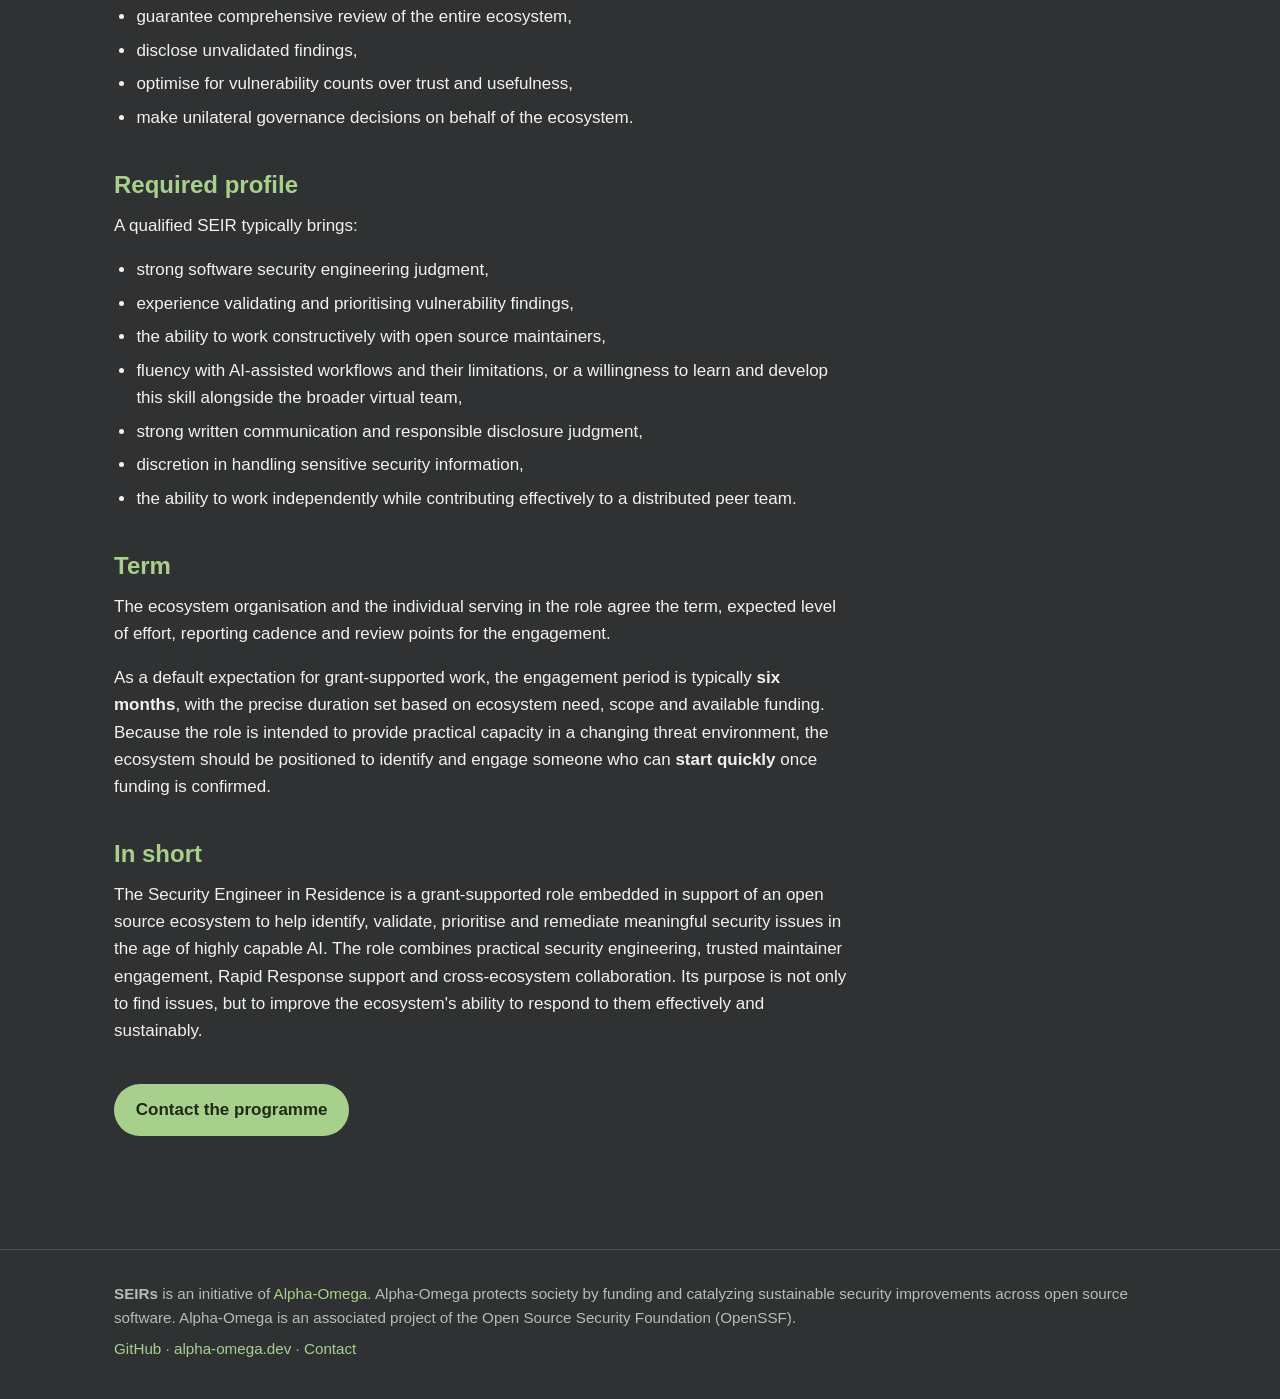
==== commit 44d26c2a: "Drop the AI prefix from the role title Co-Authored-By: Claude Fable 5.1 <noreply@anthropic.com>" ====
--- a/role.html
+++ b/role.html
@@ -4,7 +4,7 @@
   <meta charset="utf-8">
   <meta name="viewport" content="width=device-width, initial-scale=1">
   <title>The SEIR role — Security Engineers in Residence | Alpha-Omega</title>
-  <meta name="description" content="Role description for the AI Security Engineer in Residence (SEIR): purpose, responsibilities, deliverables, outcomes, boundaries and profile.">
+  <meta name="description" content="Role description for the Security Engineer in Residence (SEIR): purpose, responsibilities, deliverables, outcomes, boundaries and profile.">
   <link rel="icon" href="favicon.svg" type="image/svg+xml">
   <link rel="stylesheet" href="style.css">
 </head>
@@ -28,11 +28,11 @@
 <main>
 <article class="doc">
   <p class="eyebrow">Role description</p>
-  <h1>AI Security Engineer in Residence</h1>
+  <h1>Security Engineer in Residence</h1>
   <p class="meta">Version 2, October 2026</p>
 
   <h2>Purpose</h2>
-  <p>The <strong>AI Security Engineer in Residence</strong> (SEIR) is a role contracted by an ecosystem organisation and supported by grant funding, designed to strengthen the security and resilience of an open source ecosystem in the context of increasingly capable AI models and tools.</p>
+  <p>The <strong>Security Engineer in Residence</strong> (SEIR) is a role contracted by an ecosystem organisation and supported by grant funding, designed to strengthen the security and resilience of an open source ecosystem in the context of increasingly capable AI models and tools.</p>
   <p>This role exists to help an ecosystem prepare for and respond to:</p>
   <ul>
     <li>increased volumes of AI-generated vulnerability reports, including both low-quality and credible reports,</li>
@@ -163,9 +163,9 @@
   <p>As a default expectation for grant-supported work, the engagement period is typically <strong>six months</strong>, with the precise duration set based on ecosystem need, scope and available funding. Because the role is intended to provide practical capacity in a changing threat environment, the ecosystem should be positioned to identify and engage someone who can <strong>start quickly</strong> once funding is confirmed.</p>
 
   <h2>In short</h2>
-  <p>The AI Security Engineer in Residence is a grant-supported role embedded in support of an open source ecosystem to help identify, validate, prioritise and remediate meaningful security issues in the age of highly capable AI. The role combines practical security engineering, trusted maintainer engagement, Rapid Response support and cross-ecosystem collaboration. Its purpose is not only to find issues, but to improve the ecosystem's ability to respond to them effectively and sustainably.</p>
+  <p>The Security Engineer in Residence is a grant-supported role embedded in support of an open source ecosystem to help identify, validate, prioritise and remediate meaningful security issues in the age of highly capable AI. The role combines practical security engineering, trusted maintainer engagement, Rapid Response support and cross-ecosystem collaboration. Its purpose is not only to find issues, but to improve the ecosystem's ability to respond to them effectively and sustainably.</p>
 
-  <p style="margin-top:2.5rem"><a class="btn btn-primary" href="#" data-contact data-u="okrim" data-d="ved.agemo-ahpla">Contact the programme</a></p>
+  <p style="margin-top:2.5rem"><a class="btn btn-primary" href="#" data-contact data-u="sries" data-d="ved.agemo-ahpla">Contact the programme</a></p>
 </article>
 </main>
 
@@ -175,7 +175,7 @@
     <p>
       <a href="https://github.com/alpha-omega-security">GitHub</a> ·
       <a href="https://alpha-omega.dev">alpha-omega.dev</a> ·
-      <a href="#" data-contact data-u="okrim" data-d="ved.agemo-ahpla">Contact</a>
+      <a href="#" data-contact data-u="sries" data-d="ved.agemo-ahpla">Contact</a>
     </p>
   </div>
 </footer>
@@ -189,6 +189,6 @@
     a.removeAttribute('data-u'); a.removeAttribute('data-d');
   });
 </script>
-<noscript><p class="footer-note">Contact: mirko [at] alpha-omega [dot] dev</p></noscript>
+<noscript><p class="footer-note">Contact: seirs [at] alpha-omega [dot] dev</p></noscript>
 </body>
 </html>
